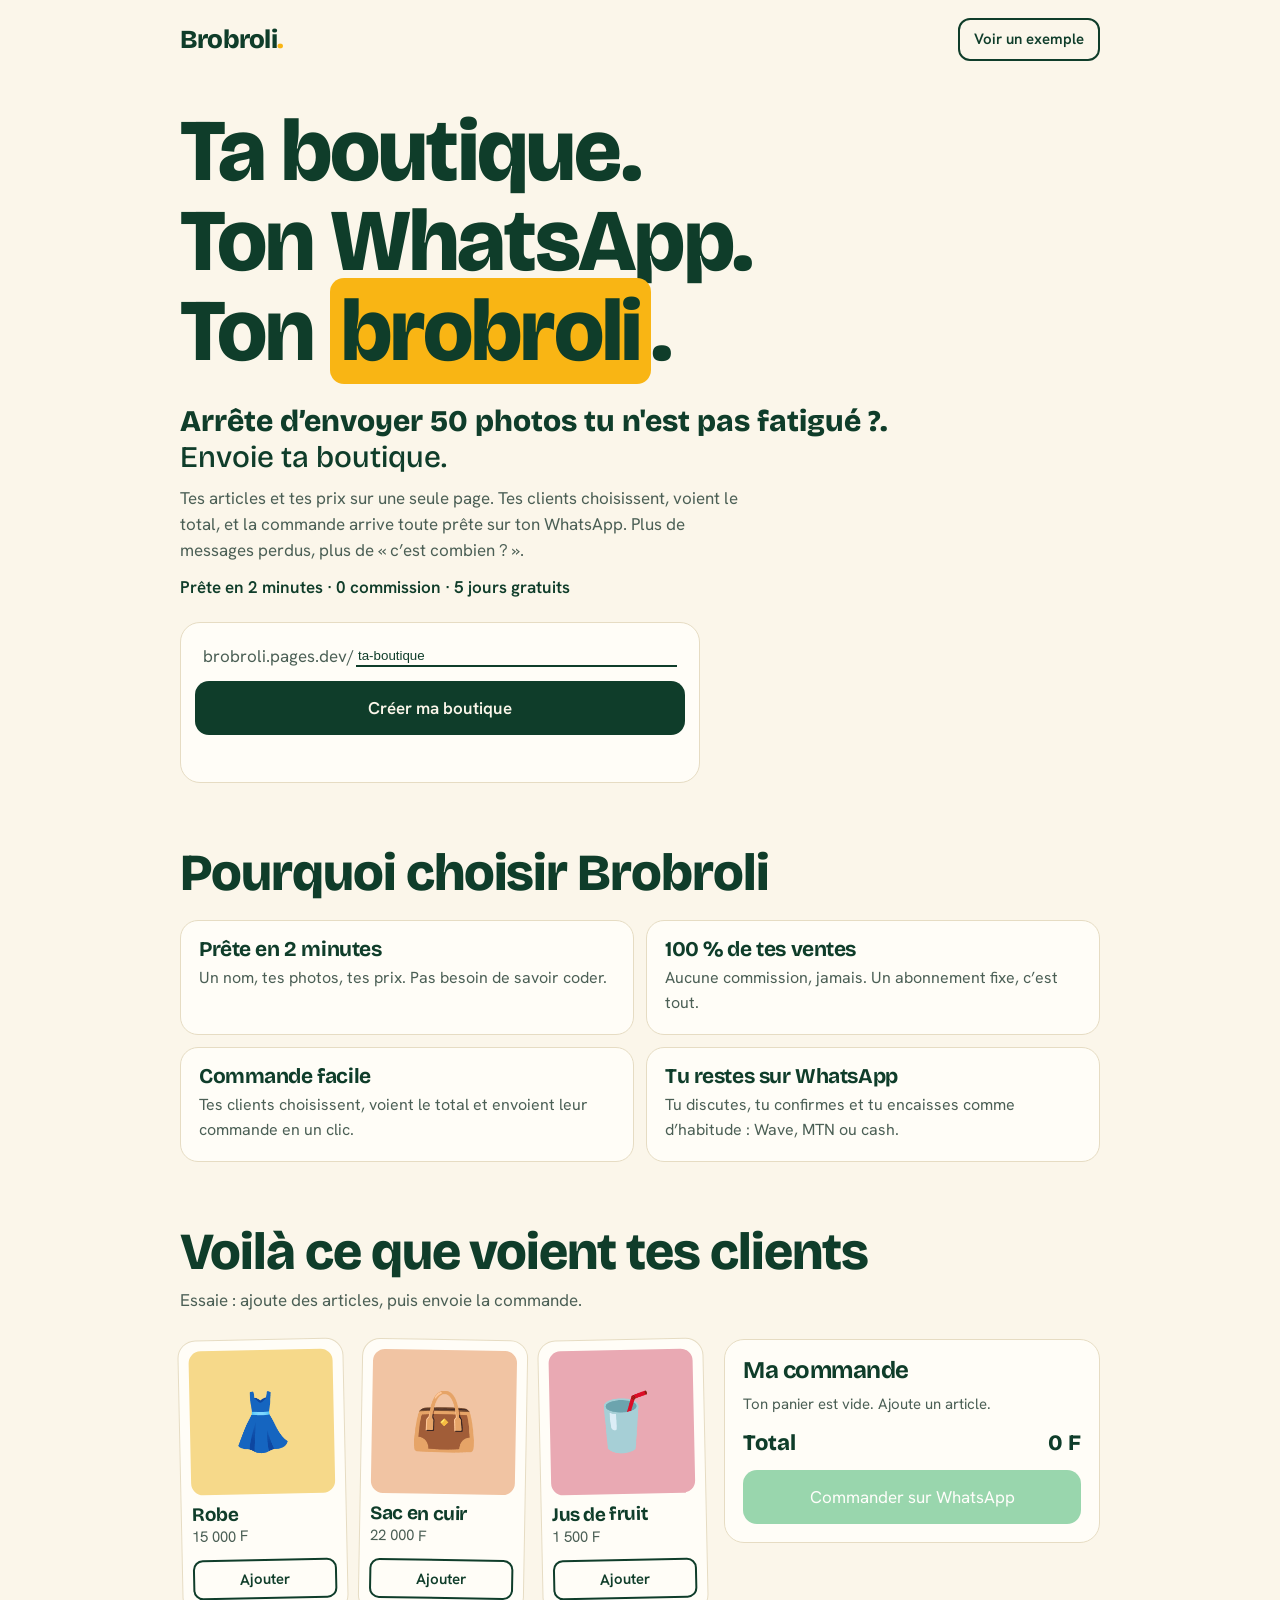
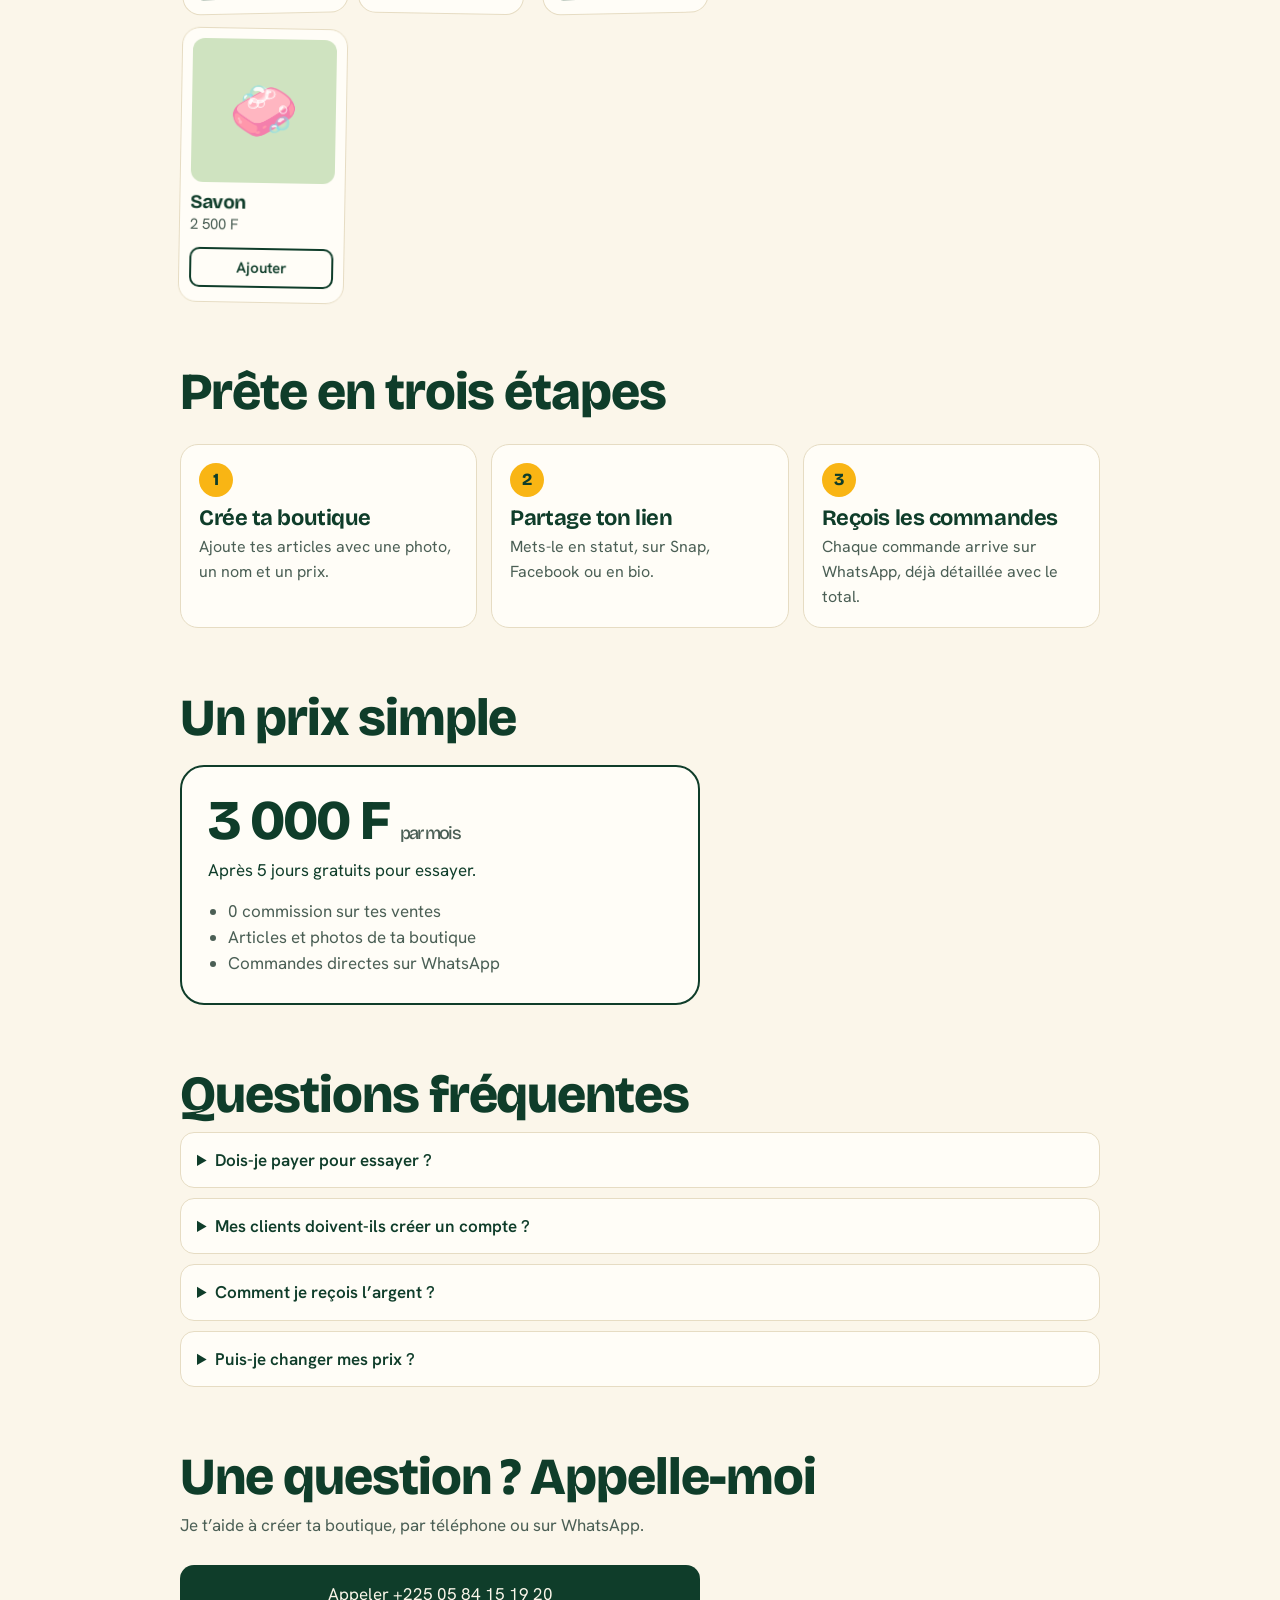
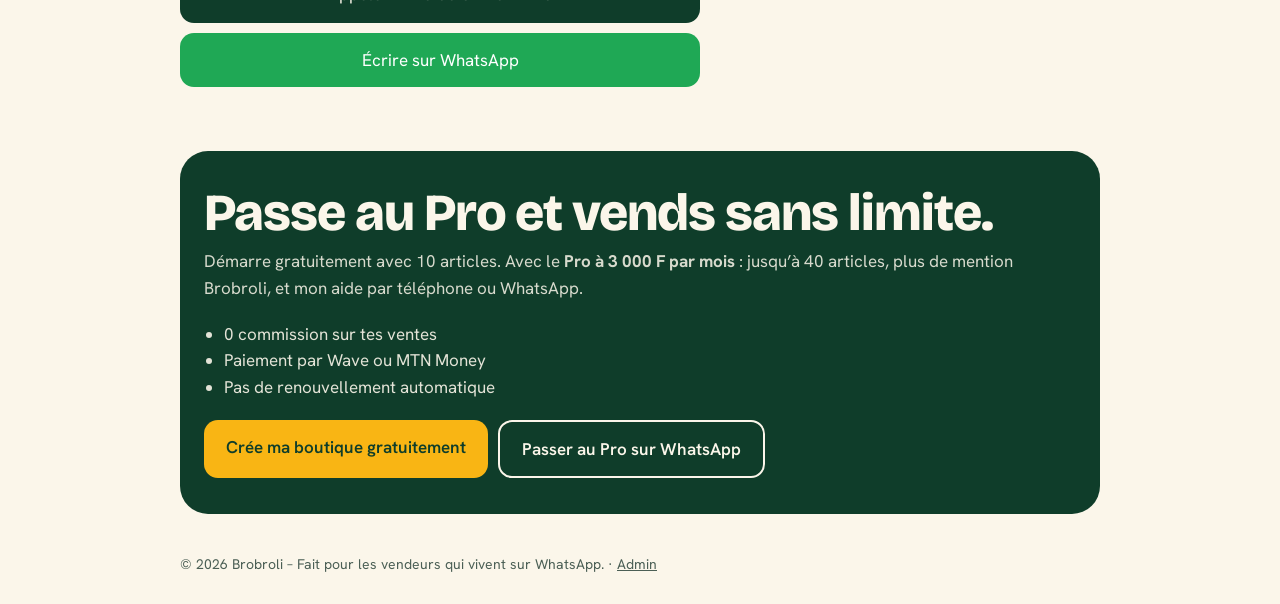
==== index.html @ 4a32fd28 "Update index.html" ====
<!DOCTYPE html>
<html lang="fr">
<head>
<meta charset="utf-8">
<meta name="viewport" content="width=device-width, initial-scale=1, viewport-fit=cover">
<title>Brobroli – Ta boutique sur WhatsApp</title>
<meta name="description" content="Crée ta boutique en 2 minutes, partage un seul lien et reçois les commandes directement sur ton WhatsApp. 5 jours gratuits, 0 commission.">
<link href="https://fonts.googleapis.com/css2?family=Bricolage+Grotesque:wght@500;800&family=Hanken+Grotesk:wght@400;600&display=swap" rel="stylesheet">
<link rel="stylesheet" href="style.css">
  <link rel="stylesheet" href="anim.css">

<style>
.why{display:grid;gap:12px;margin-top:20px}
@media(min-width:760px){.why{grid-template-columns:repeat(2,1fr)}}
.why div{background:var(--card);border:1.5px solid var(--line);border-radius:18px;padding:18px}
.why h3{font-size:21px;margin-bottom:6px}
.why p{margin:0;color:var(--soft);font-size:16px}
.tarif{background:var(--card);border:2px solid var(--ink);border-radius:24px;padding:26px;margin-top:20px;max-width:520px}
.tarif .big{font:800 clamp(40px,10vw,56px)/1 "Bricolage Grotesque",sans-serif;letter-spacing:-.03em}
.tarif .big small{font-size:18px;font-weight:500;color:var(--soft)}
.tarif p{margin:8px 0 0}
.tarif ul{margin:14px 0 0;padding-left:20px;color:var(--soft)}
.faq details{background:var(--card);border:1.5px solid var(--line);border-radius:14px;padding:14px 16px;margin-top:10px}
.faq summary{font-weight:600;cursor:pointer}
.faq summary:focus-visible{outline:3px solid var(--sun);outline-offset:3px;border-radius:6px}
.faq p{margin:8px 0 0;color:var(--soft);font-size:16px}
footer a{color:inherit}
</style>
</head>
<body>
<div class="wrap">
<header><div class="logo">Brobroli<span>.</span></div><a class="pill" href="#demo">Voir un exemple</a></header>

<h1>Ta boutique.<br>Ton WhatsApp.<br>Ton <mark>brobroli</mark>.</h1>
<p class="sub">Arrête d’envoyer 50 photos tu n'est pas fatigué ?.<br><em>Envoie ta boutique.</em></p>
<p class="lead" style="margin-bottom:10px">Tes articles et tes prix sur une seule page. Tes clients choisissent, voient le total, et la commande arrive toute prête sur ton WhatsApp. Plus de messages perdus, plus de « c’est combien ? ».</p>
<p style="font-weight:600;margin:0 0 22px">Prête en 2 minutes · 0 commission · 5 jours gratuits</p>


<div class="claim">
<label for="slug">brobroli.pages.dev/<input id="slug" value="ta-boutique" maxlength="30" autocomplete="off" autocapitalize="none" spellcheck="false"></label>
<button class="go" id="go" type="button">Créer ma boutique</button>
<p class="msg" id="msg" role="status"></p>
</div>

<section>
<h2>Pourquoi choisir Brobroli</h2>
<div class="why">
<div><h3>Prête en 2 minutes</h3><p>Un nom, tes photos, tes prix. Pas besoin de savoir coder.</p></div>
<div><h3>100 % de tes ventes</h3><p>Aucune commission, jamais. Un abonnement fixe, c’est tout.</p></div>
<div><h3>Commande facile</h3><p>Tes clients choisissent, voient le total et envoient leur commande en un clic.</p></div>
<div><h3>Tu restes sur WhatsApp</h3><p>Tu discutes, tu confirmes et tu encaisses comme d’habitude : Wave, MTN ou cash.</p></div>
</div>
</section>

<section id="demo">
<h2>Voilà ce que voient tes clients</h2>
<p class="lead">Essaie : ajoute des articles, puis envoie la commande.</p>
<div class="demo">
<div class="items" id="items"></div>
<aside class="cart"><h3>Ma commande</h3><div id="lines"></div><div class="total"><span>Total</span><span id="total">0 F</span></div>
<a class="order" id="order" aria-disabled="true" href="#" target="_blank" rel="noopener">Commander sur WhatsApp</a></aside>
</div>
</section>

<section>
<h2>Prête en trois étapes</h2>
<ol class="steps">
<li><b>1</b><h3>Crée ta boutique</h3><p>Ajoute tes articles avec une photo, un nom et un prix.</p></li>
<li><b>2</b><h3>Partage ton lien</h3><p>Mets-le en statut, sur Snap, Facebook ou en bio.</p></li>
<li><b>3</b><h3>Reçois les commandes</h3><p>Chaque commande arrive sur WhatsApp, déjà détaillée avec le total.</p></li>
</ol>
</section>

<section>
<h2>Un prix simple</h2>
<div class="tarif">
<div class="big">3 000 F <small>par mois</small></div>
<p>Après 5 jours gratuits pour essayer.</p>
<ul>
<li>0 commission sur tes ventes</li>
<li>Articles et photos de ta boutique</li>
<li>Commandes directes sur WhatsApp</li>
</ul>
</div>
</section>

<section class="faq">
<h2>Questions fréquentes</h2>
<details><summary>Dois-je payer pour essayer ?</summary><p>Non, les 5 premiers jours sont gratuits.</p></details>
<details><summary>Mes clients doivent-ils créer un compte ?</summary><p>Non, ils ouvrent ton lien et commandent.</p></details>
<details><summary>Comment je reçois l’argent ?</summary><p>Directement de ton client, par Wave, MTN ou en main propre. Brobroli ne touche pas à ton argent.</p></details>
<details><summary>Puis-je changer mes prix ?</summary><p>Écris-nous sur WhatsApp et nous modifions ta boutique avec toi.</p></details>
</section>

 <section>
<h2>Une question ? Appelle-moi</h2>
<p class="lead">Je t’aide à créer ta boutique, par téléphone ou sur WhatsApp.</p>
<div style="display:grid;gap:10px;max-width:520px;margin-top:16px">
<a class="go" href="tel:+2250584151920" style="display:block;text-align:center;text-decoration:none">Appeler +225 05 84 15 19 20</a>
<a class="order" href="https://wa.me/2250584151920?text=Bonjour%2C%20j%E2%80%99ai%20une%20question%20sur%20Brobroli" target="_blank" rel="noopener">Écrire sur WhatsApp</a>
</div>
</section>
  
<div class="final">
<h2>Passe au Pro et vends sans limite.</h2>
<p>Démarre gratuitement avec 10 articles. Avec le <b>Pro à 3 000 F par mois</b> : jusqu’à 40 articles, plus de mention Brobroli, et mon aide par téléphone ou WhatsApp.</p>
<ul style="margin:0 0 20px;padding-left:20px;opacity:.9">
<li>0 commission sur tes ventes</li>
<li>Paiement par Wave ou MTN Money</li>
<li>Pas de renouvellement automatique</li>
</ul>
<div style="display:flex;gap:10px;flex-wrap:wrap">
<a href="create.html" id="cta">Crée ma boutique gratuitement</a>
<a href="https://wa.me/2250584151920?text=Bonjour%2C%20je%20veux%20passer%20au%20Pro%20sur%20Brobroli" target="_blank" rel="noopener" style="background:transparent;color:inherit;border:2px solid currentColor">Passer au Pro sur WhatsApp</a>
</div>
</div>
  
<footer>© 2026 Brobroli – Fait pour les vendeurs qui vivent sur WhatsApp. · <a href="admin.html">Admin</a></footer>
</div>

<script src="script.js"></script>
</body>
</html>
---- style.css ----
:root{--bg:#fbf6ea;--ink:#0f3d2a;--soft:#4b5f55;--card:#fffdf7;--line:#e6dcc3;--sun:#f9b514;--wa:#1fa855;box-sizing:border-box;padding-top:env(safe-area-inset-top,0px);padding-bottom:env(safe-area-inset-bottom,0px)}
@media (prefers-color-scheme:dark){:root:not([data-theme="light"]){--bg:#0c1f17;--ink:#f4ecd6;--soft:#a9b9ae;--card:#133024;--line:#24473a}}
:root[data-theme="dark"]{--bg:#0c1f17;--ink:#f4ecd6;--soft:#a9b9ae;--card:#133024;--line:#24473a}
html{scroll-padding-top:env(safe-area-inset-top,0px)}
*,*::before,*::after{box-sizing:border-box}
body{margin:0;background:var(--bg);color:var(--ink);font:400 17px/1.55 "Hanken Grotesk",system-ui,sans-serif;overflow-x:hidden}
h1,h2,h3{font-family:"Bricolage Grotesque",system-ui,sans-serif;line-height:1.02;margin:0;letter-spacing:-.02em}
.wrap{max-width:960px;margin:0 auto;padding:0 20px}
header{display:flex;justify-content:space-between;align-items:center;padding:18px 0}
.logo{font:800 26px "Bricolage Grotesque",sans-serif;letter-spacing:-.03em}
.logo span{color:var(--sun)}
header a.pill{border:2px solid var(--ink);border-radius:12px;padding:8px 14px;font-weight:600;text-decoration:none;color:var(--ink);font-size:15px}
h1{font-size:clamp(44px,12vw,88px);font-weight:800;margin-top:28px}
mark{background:var(--sun);color:#0f3d2a;border-radius:14px;padding:0 .12em}
.sub{font:800 clamp(22px,5vw,30px)/1.2 "Bricolage Grotesque",sans-serif;margin:26px 0 10px}
.sub em{font-style:normal;font-weight:500}
.lead{color:var(--soft);max-width:34em;margin:0 0 26px}
.claim{background:var(--card);border:1.5px solid var(--line);border-radius:20px;padding:14px;max-width:520px}
.claim label{display:flex;align-items:center;gap:2px;padding:6px 8px 12px;font-size:17px;color:var(--soft);flex-wrap:wrap}
.claim input{flex:1;min-width:120px;border:0;border-bottom:2px solid var(--ink);background:transparent;color:var(--ink);font:600 17px inherit;padding:2px 2px;outline:none}
.claim input:focus-visible{border-bottom-color:var(--sun)}
button,.btn{cursor:pointer;font:600 17px "Hanken Grotesk",sans-serif}
.go{width:100%;background:var(--ink);color:var(--bg);border:0;border-radius:14px;padding:16px}
.go:focus-visible,.add:focus-visible,.order:focus-visible{outline:3px solid var(--sun);outline-offset:2px}
.msg{margin:10px 8px 0;font-size:15px;color:var(--soft);min-height:1.5em}
section{padding:64px 0 0}
h2{font-size:clamp(32px,8vw,52px);font-weight:800;margin-bottom:8px}
.demo{display:grid;gap:18px;margin-top:24px}
@media(min-width:760px){.demo{grid-template-columns:1.4fr 1fr;align-items:start}}
.items{display:grid;grid-template-columns:repeat(auto-fill,minmax(150px,1fr));gap:14px}
.item{background:var(--card);border:1.5px solid var(--line);border-radius:18px;padding:10px 10px 14px}
.item:nth-child(odd){transform:rotate(-1.2deg)}.item:nth-child(even){transform:rotate(1deg)}
.ph{aspect-ratio:1;border-radius:12px;display:grid;place-items:center;font-size:56px;margin-bottom:10px}
.item h3{font-size:19px}
.price{color:var(--soft);font-size:15px;margin:2px 0 10px}
.add{width:100%;border:2px solid var(--ink);background:transparent;color:var(--ink);border-radius:10px;padding:8px;font-size:15px}
.cart{background:var(--card);border:1.5px solid var(--line);border-radius:20px;padding:18px;position:sticky;top:12px}
.cart h3{font-size:24px;margin-bottom:10px}
.row{display:flex;justify-content:space-between;align-items:center;gap:8px;padding:8px 0;border-bottom:1px dashed var(--line);font-size:16px}
.row button{border:1.5px solid var(--ink);background:transparent;color:var(--ink);border-radius:8px;width:28px;height:28px;font-size:16px;line-height:1;padding:0}
.qty{display:flex;align-items:center;gap:8px}
.total{display:flex;justify-content:space-between;font:800 22px "Bricolage Grotesque",sans-serif;margin:14px 0}
.empty{color:var(--soft);font-size:15px;margin:0 0 6px}
.order{display:block;width:100%;text-align:center;background:var(--wa);color:#fff;border:0;border-radius:14px;padding:14px;text-decoration:none}
.order[aria-disabled="true"]{opacity:.45;pointer-events:none}
.steps{list-style:none;padding:0;margin:24px 0 0;display:grid;gap:14px}
@media(min-width:760px){.steps{grid-template-columns:repeat(3,1fr)}}
.steps li{background:var(--card);border:1.5px solid var(--line);border-radius:18px;padding:18px}
.steps b{display:inline-grid;place-items:center;width:34px;height:34px;border-radius:50%;background:var(--sun);color:#0f3d2a;font:800 17px "Bricolage Grotesque",sans-serif;margin-bottom:10px}
.steps h3{font-size:22px;margin-bottom:6px}.steps p{margin:0;color:var(--soft);font-size:16px}
.final{margin:64px 0 40px;background:var(--ink);color:var(--bg);border-radius:28px;padding:36px 24px}
.final h2{color:var(--bg)}
.final p{margin:8px 0 20px;opacity:.85}
.final a{display:inline-block;background:var(--sun);color:#0f3d2a;text-decoration:none;border-radius:14px;padding:14px 22px;font-weight:600}
footer{padding:0 0 28px;color:var(--soft);font-size:14px}
---- anim.css ----
@media (prefers-reduced-motion: no-preference) {
  h1 { animation: rise .8s ease both; }
  .sub { animation: rise .8s .15s ease both; }
  .wrap > .lead { animation: rise .8s .3s ease both; }
  mark {
    background-color: transparent;
    background-image: linear-gradient(var(--sun), var(--sun));
    background-repeat: no-repeat;
    background-size: 0 100%;
    animation: hl .9s .7s ease forwards;
  }
  @keyframes rise { from { opacity: 0; transform: translateY(24px); } to { opacity: 1; transform: none; } }
  @keyframes hl { to { background-size: 100% 100%; } }

  .rv { opacity: 0; transform: translateY(26px); transition: opacity .6s ease, transform .35s ease; transition-delay: var(--d, 0s); }
  .rv.in { opacity: 1; transform: none; }
  .why .rv.in:hover, .steps .rv.in:hover, .tarif.rv.in:hover { transform: translateY(-5px); }
  .steps .rv.in b { animation: pop .5s .2s both; }
  @keyframes pop { from { transform: scale(.4); opacity: 0; } 70% { transform: scale(1.15); } to { transform: scale(1); opacity: 1; } }

  .item { animation: float 5s ease-in-out infinite; }
  .item:nth-child(2) { animation-delay: -1.3s; }
  .item:nth-child(3) { animation-delay: -2.6s; }
  .item:nth-child(4) { animation-delay: -3.9s; }
  @keyframes float { 50% { translate: 0 -6px; } }
  .row { animation: rise .3s ease both; }

  .go, .final a, .pill, .order { transition: transform .2s ease, box-shadow .2s ease; }
  .go:hover, .final a:hover, .order:hover { transform: translateY(-2px); box-shadow: 0 8px 20px rgba(15, 61, 42, .25); }
  .go:active, .final a:active, .order:active { transform: scale(.97); }
  .final a { animation: pulse 2.4s infinite; }
  @keyframes pulse {
    0% { box-shadow: 0 0 0 0 rgba(249, 181, 20, .55); }
    70% { box-shadow: 0 0 0 14px rgba(249, 181, 20, 0); }
    100% { box-shadow: 0 0 0 0 rgba(249, 181, 20, 0); }
  }
}
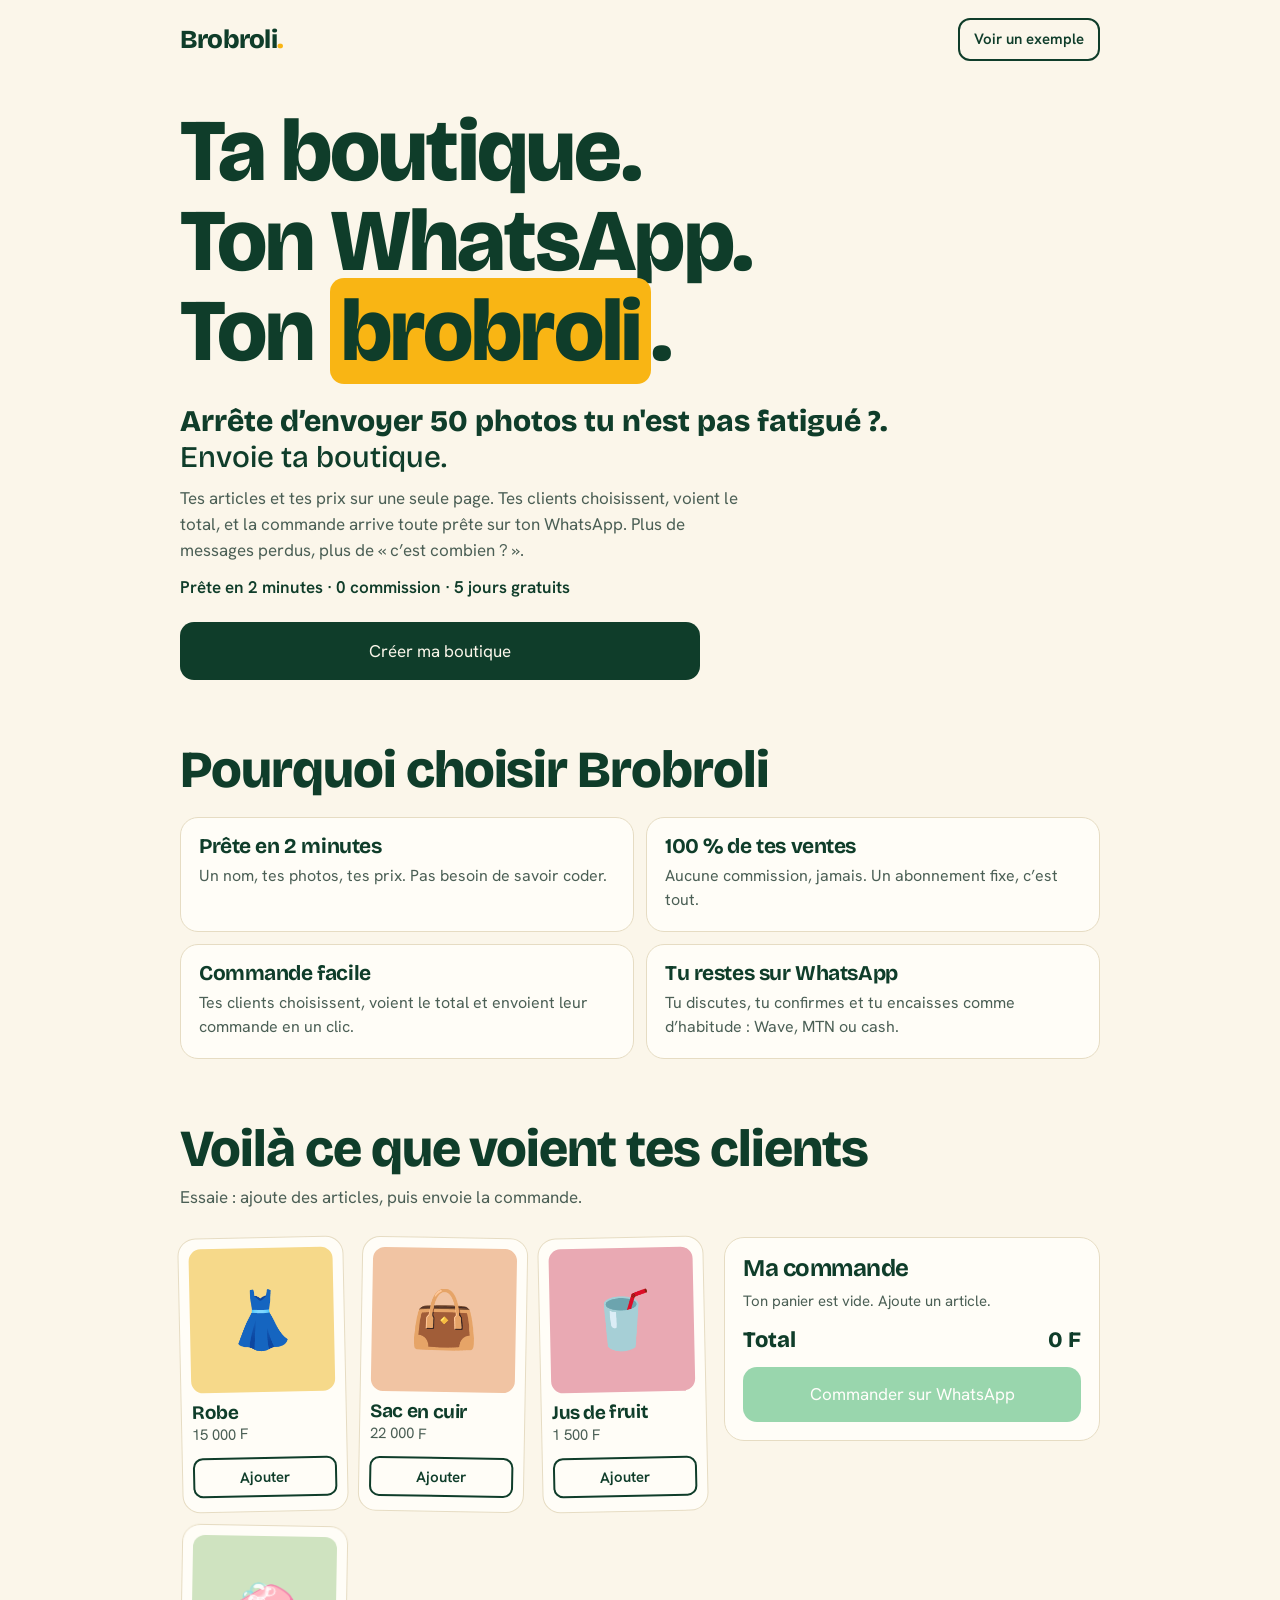
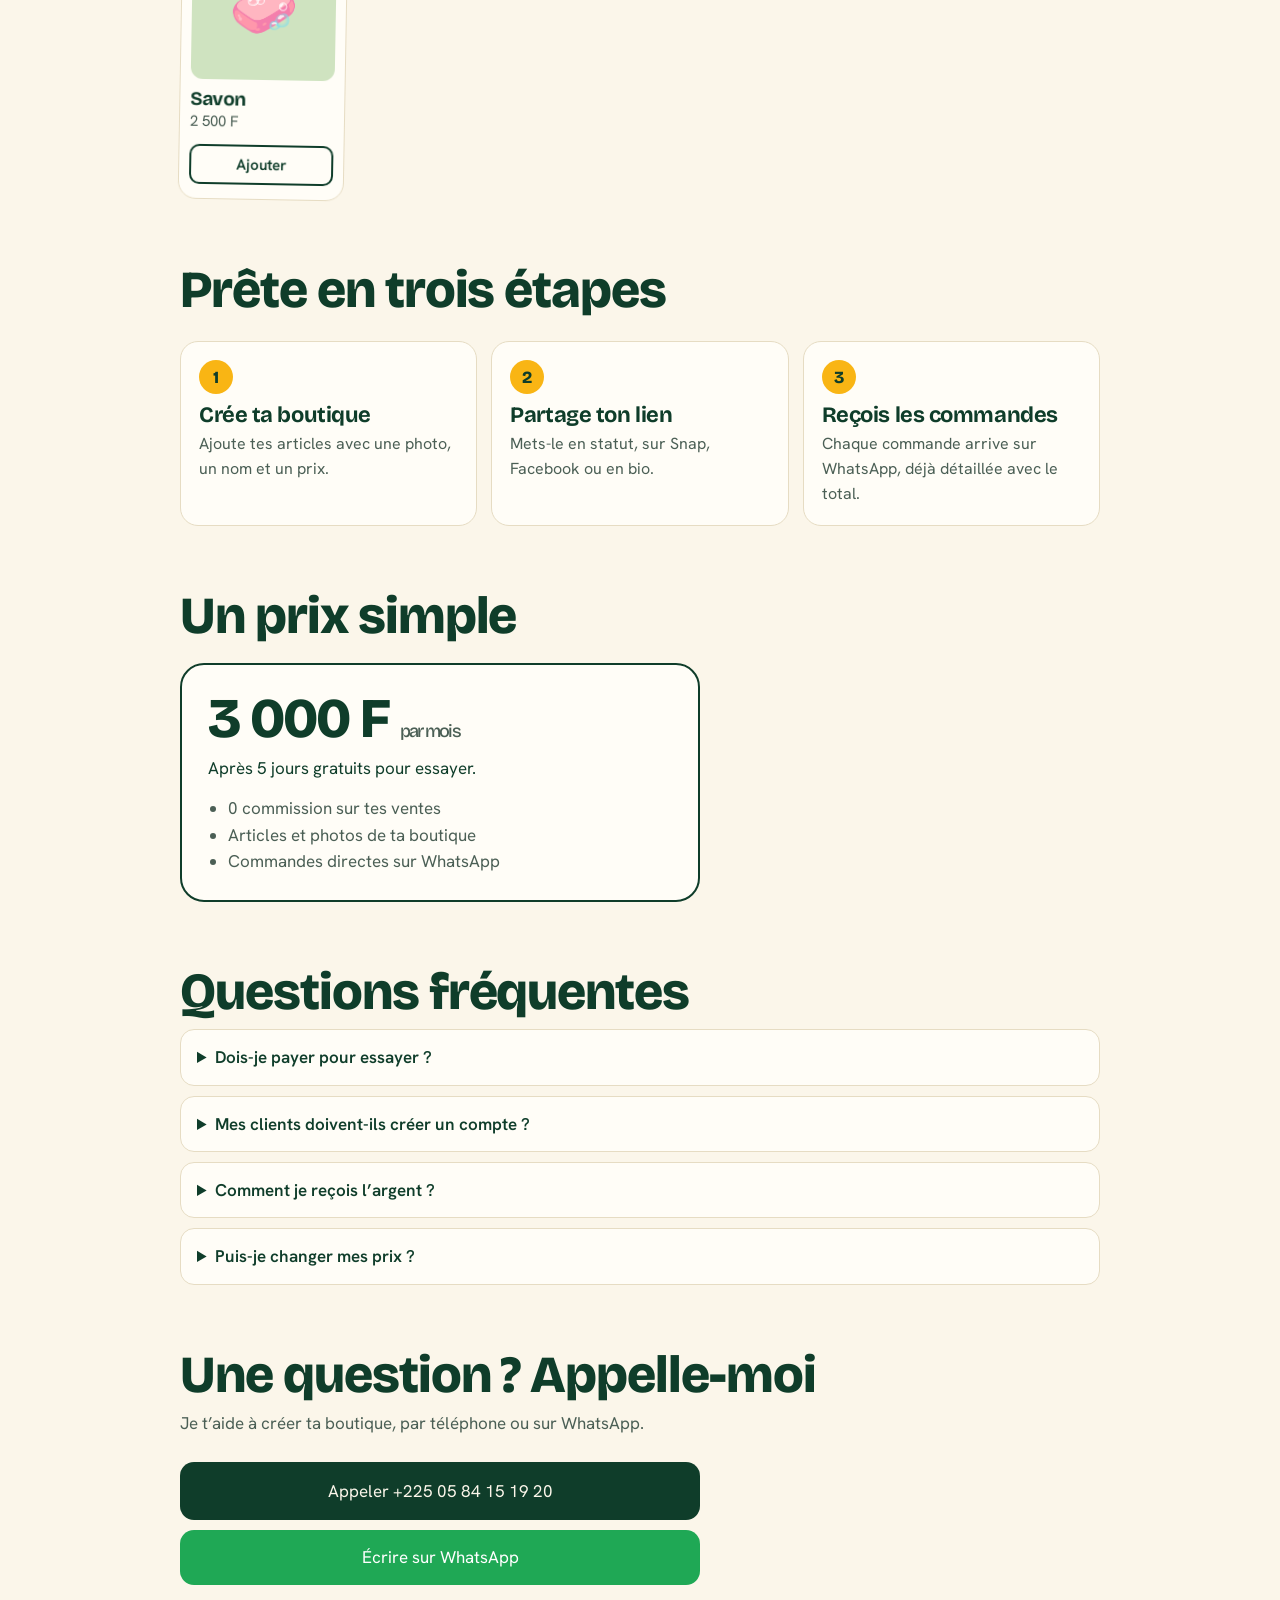
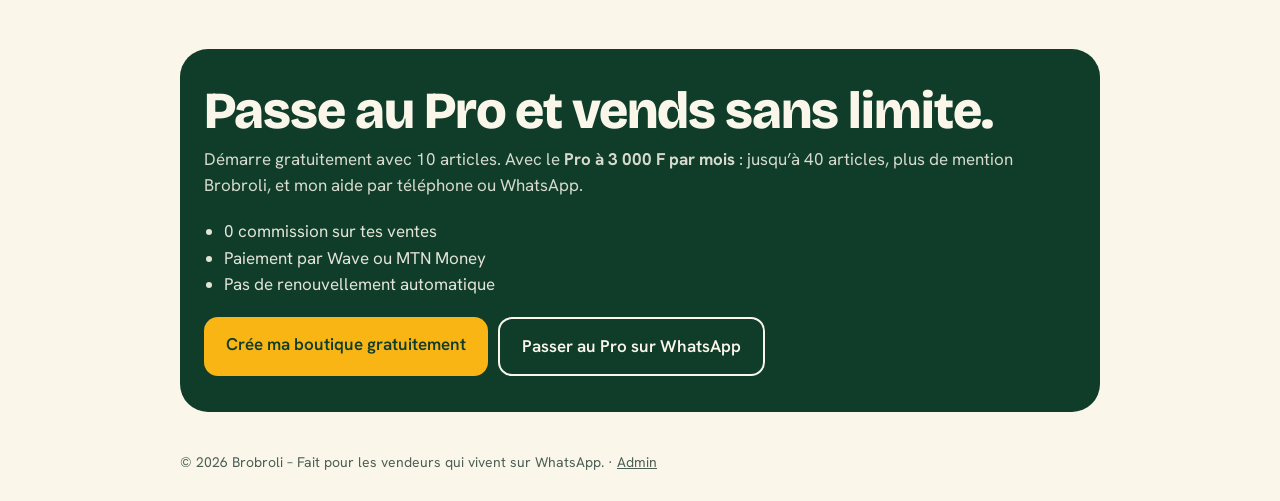
==== commit f5866a07: "Update index.html" ====
--- a/index.html
+++ b/index.html
@@ -37,7 +37,9 @@
 <p style="font-weight:600;margin:0 0 22px">Prête en 2 minutes · 0 commission · 5 jours gratuits</p>
 
 
-<div class="claim">
+<a class="go" href="create.html" style="display:block;text-align:center;text-decoration:none;max-width:520px">Créer ma boutique</a>
+<div class="claim" hidden>
+
 <label for="slug">brobroli.pages.dev/<input id="slug" value="ta-boutique" maxlength="30" autocomplete="off" autocapitalize="none" spellcheck="false"></label>
 <button class="go" id="go" type="button">Créer ma boutique</button>
 <p class="msg" id="msg" role="status"></p>
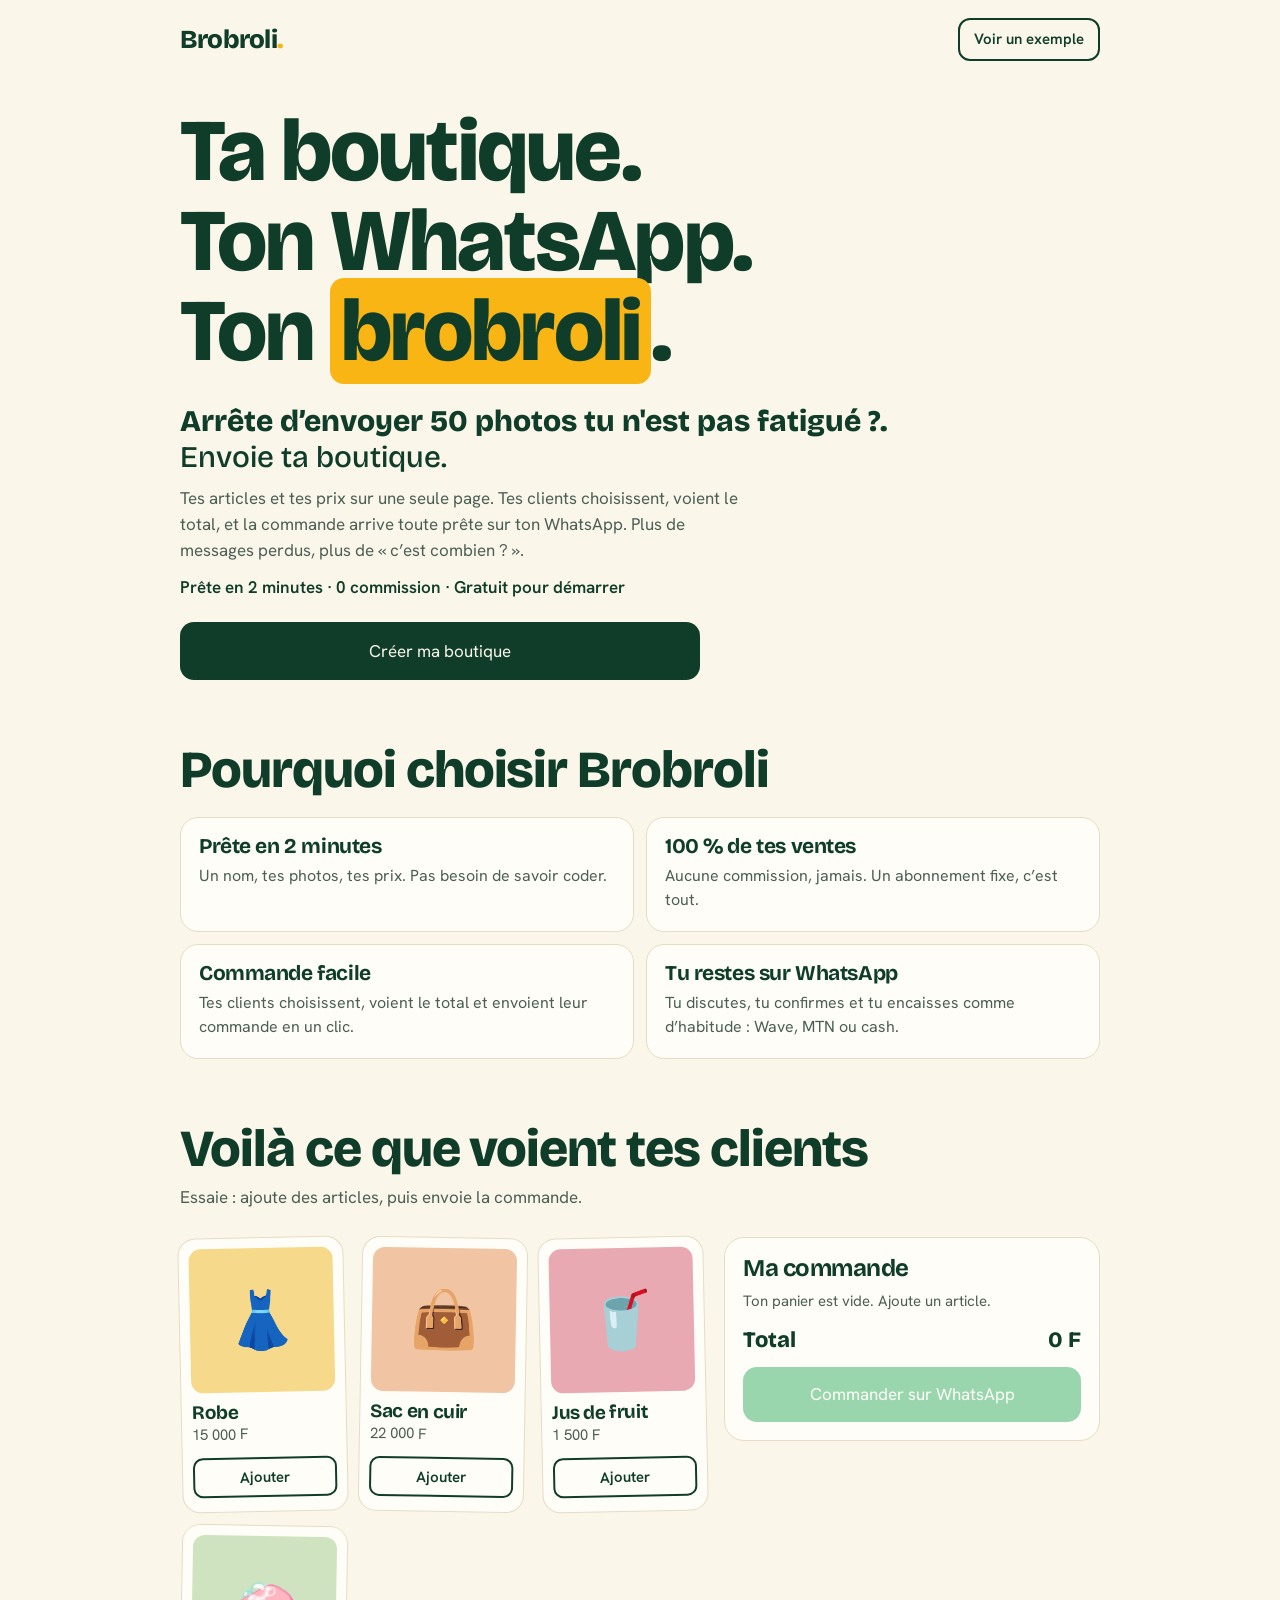
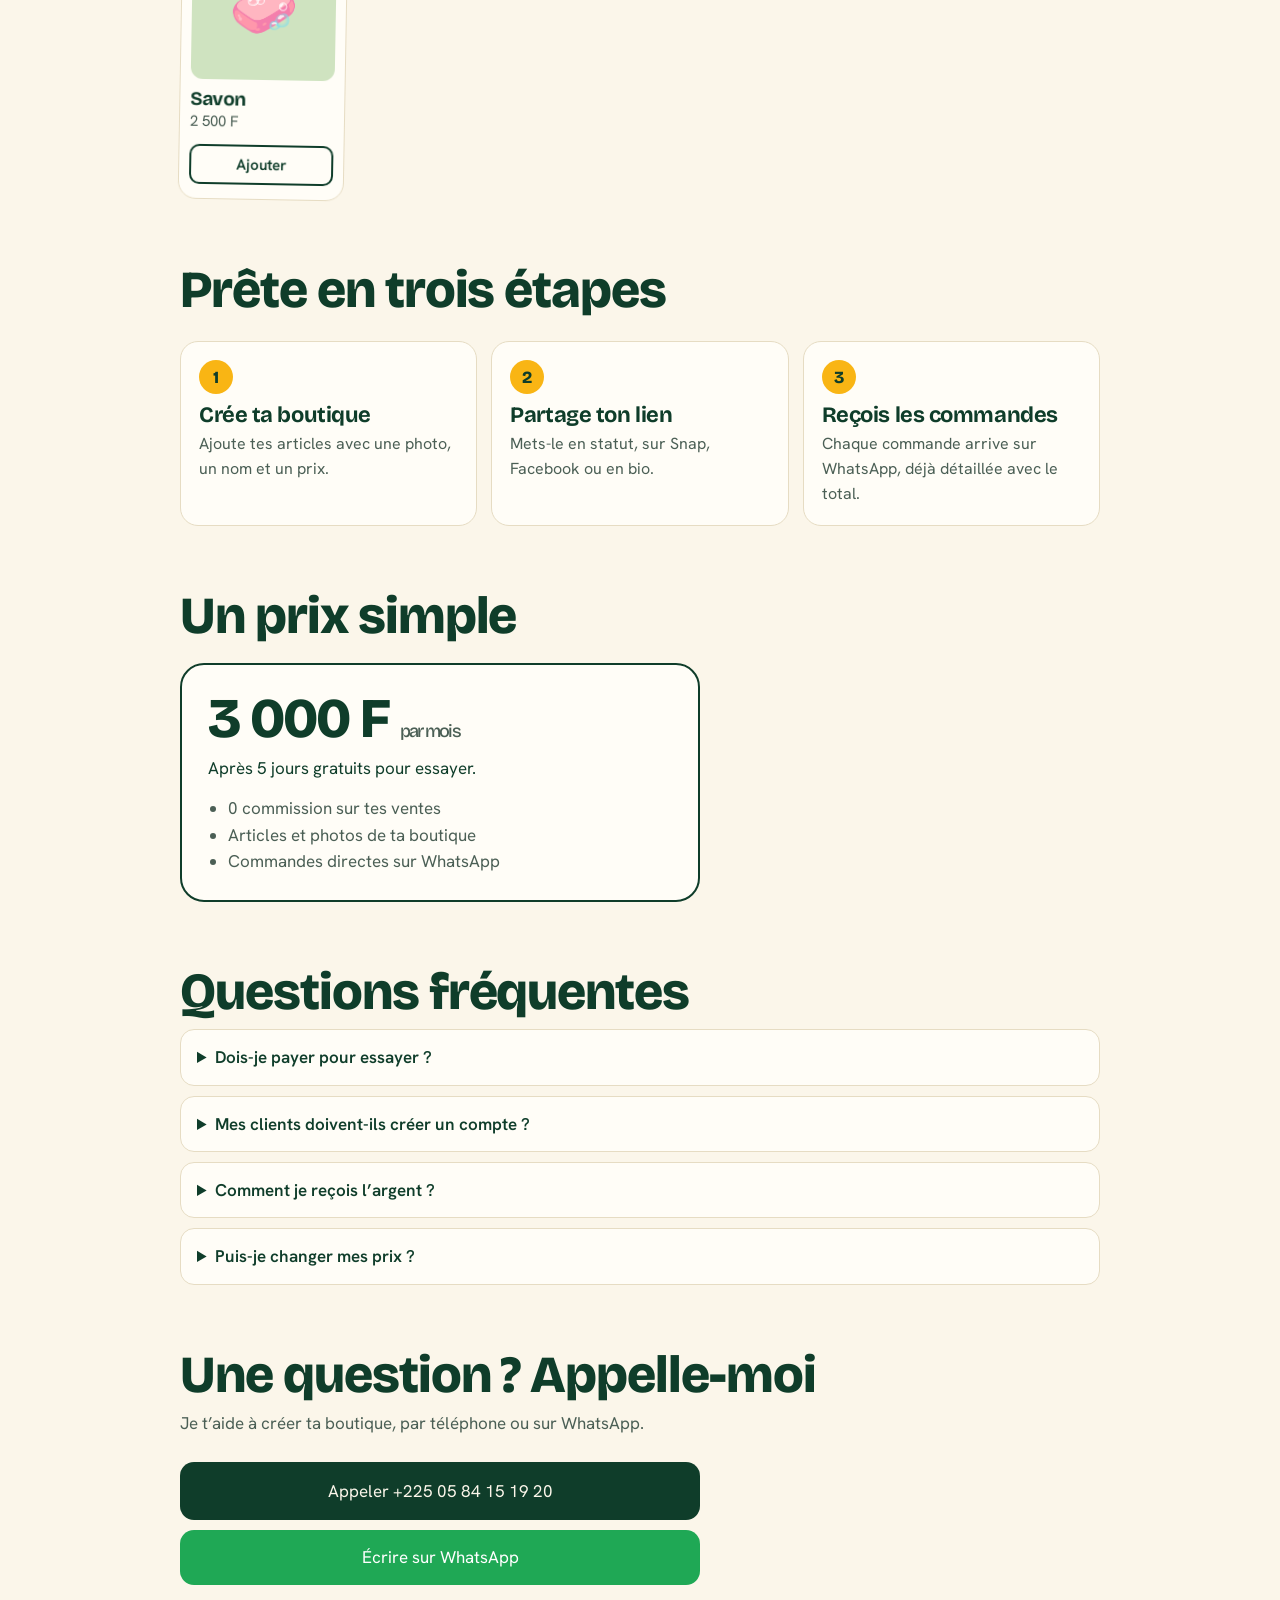
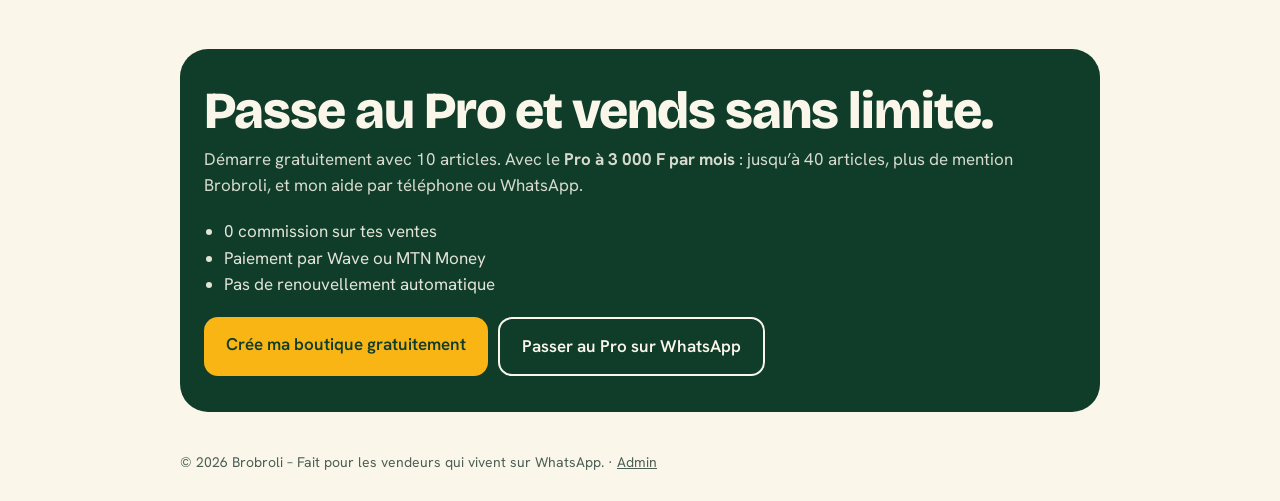
==== commit 0dc05d15: "Update index.html" ====
--- a/index.html
+++ b/index.html
@@ -30,11 +30,12 @@
 <body>
 <div class="wrap">
 <header><div class="logo">Brobroli<span>.</span></div><a class="pill" href="#demo">Voir un exemple</a></header>
-
+  
+<div id="mine" style="margin-top:8px"></div>
 <h1>Ta boutique.<br>Ton WhatsApp.<br>Ton <mark>brobroli</mark>.</h1>
 <p class="sub">Arrête d’envoyer 50 photos tu n'est pas fatigué ?.<br><em>Envoie ta boutique.</em></p>
 <p class="lead" style="margin-bottom:10px">Tes articles et tes prix sur une seule page. Tes clients choisissent, voient le total, et la commande arrive toute prête sur ton WhatsApp. Plus de messages perdus, plus de « c’est combien ? ».</p>
-<p style="font-weight:600;margin:0 0 22px">Prête en 2 minutes · 0 commission · 5 jours gratuits</p>
+<p style="font-weight:600;margin:0 0 22px">Prête en 2 minutes · 0 commission · Gratuit pour démarrer</p>
 
 
 <a class="go" href="create.html" style="display:block;text-align:center;text-decoration:none;max-width:520px">Créer ma boutique</a>
@@ -121,6 +122,54 @@
 <footer>© 2026 Brobroli – Fait pour les vendeurs qui vivent sur WhatsApp. · <a href="admin.html">Admin</a></footer>
 </div>
 
-<script src="script.js"></script>
+<script src="script.js"></script> 
+<script>
+(function () {
+  try }
+  
+    var list = JSON.parse(localStorage.getItem("brobroli:mine") || "[]"), box = document.getElementById("mine");
+  list = list.filter(function (s) { return s.slug !== "market-of-man"; });
+localStorage.setItem("brobroli:mine", JSON.stringify(list));
+
+    if (!box || !list.length) return;
+
+    var toggle = document.createElement("a");
+    toggle.href = "#";
+    toggle.textContent = "Retrouver le lien de ma boutique";
+    toggle.style.cssText = "display:inline-block;font-size:15px;font-weight:600;color:inherit;text-decoration:underline;margin:0 0 14px";
+
+    var wrap = document.createElement("div");
+    wrap.style.display = "none";
+
+    toggle.onclick = function (e) {
+      e.preventDefault();
+      var open = wrap.style.display === "none";
+      wrap.style.display = open ? "block" : "none";
+      toggle.textContent = open ? "Masquer le lien" : "Retrouver le lien de ma boutique";
+    };
+
+    list.slice(-3).reverse().forEach(function (s) {
+      var d = document.createElement("div");
+      d.style.cssText = "background:var(--card);border:1.5px dashed var(--line);border-radius:14px;padding:12px 14px;margin:0 0 14px";
+      var t = document.createElement("b"); t.textContent = "Ta boutique « " + s.name + " »";
+      var fixed = location.origin + "/s/" + s.slug;
+var a = document.createElement("a"); a.href = fixed; a.textContent = fixed;
+
+      a.style.cssText = "display:block;word-break:break-all;color:inherit;font-weight:600;margin:6px 0";
+      var b = document.createElement("button"); b.type = "button"; b.className = "add"; b.textContent = "Copier le lien";
+      b.onclick = function () {
+        (navigator.clipboard ? navigator.clipboard.writeText(fixed) : Promise.reject()).then(function () { b.textContent = "Lien copié"; }, function () { b.textContent = "Copie le lien ci-dessus"; });
+      };
+      d.appendChild(t); d.appendChild(a); d.appendChild(b); wrap.appendChild(d);
+    });
+
+    box.appendChild(toggle);
+    box.appendChild(wrap);
+  } catch (e) {}
+})();
+</script>
+
+
+
 </body>
 </html>
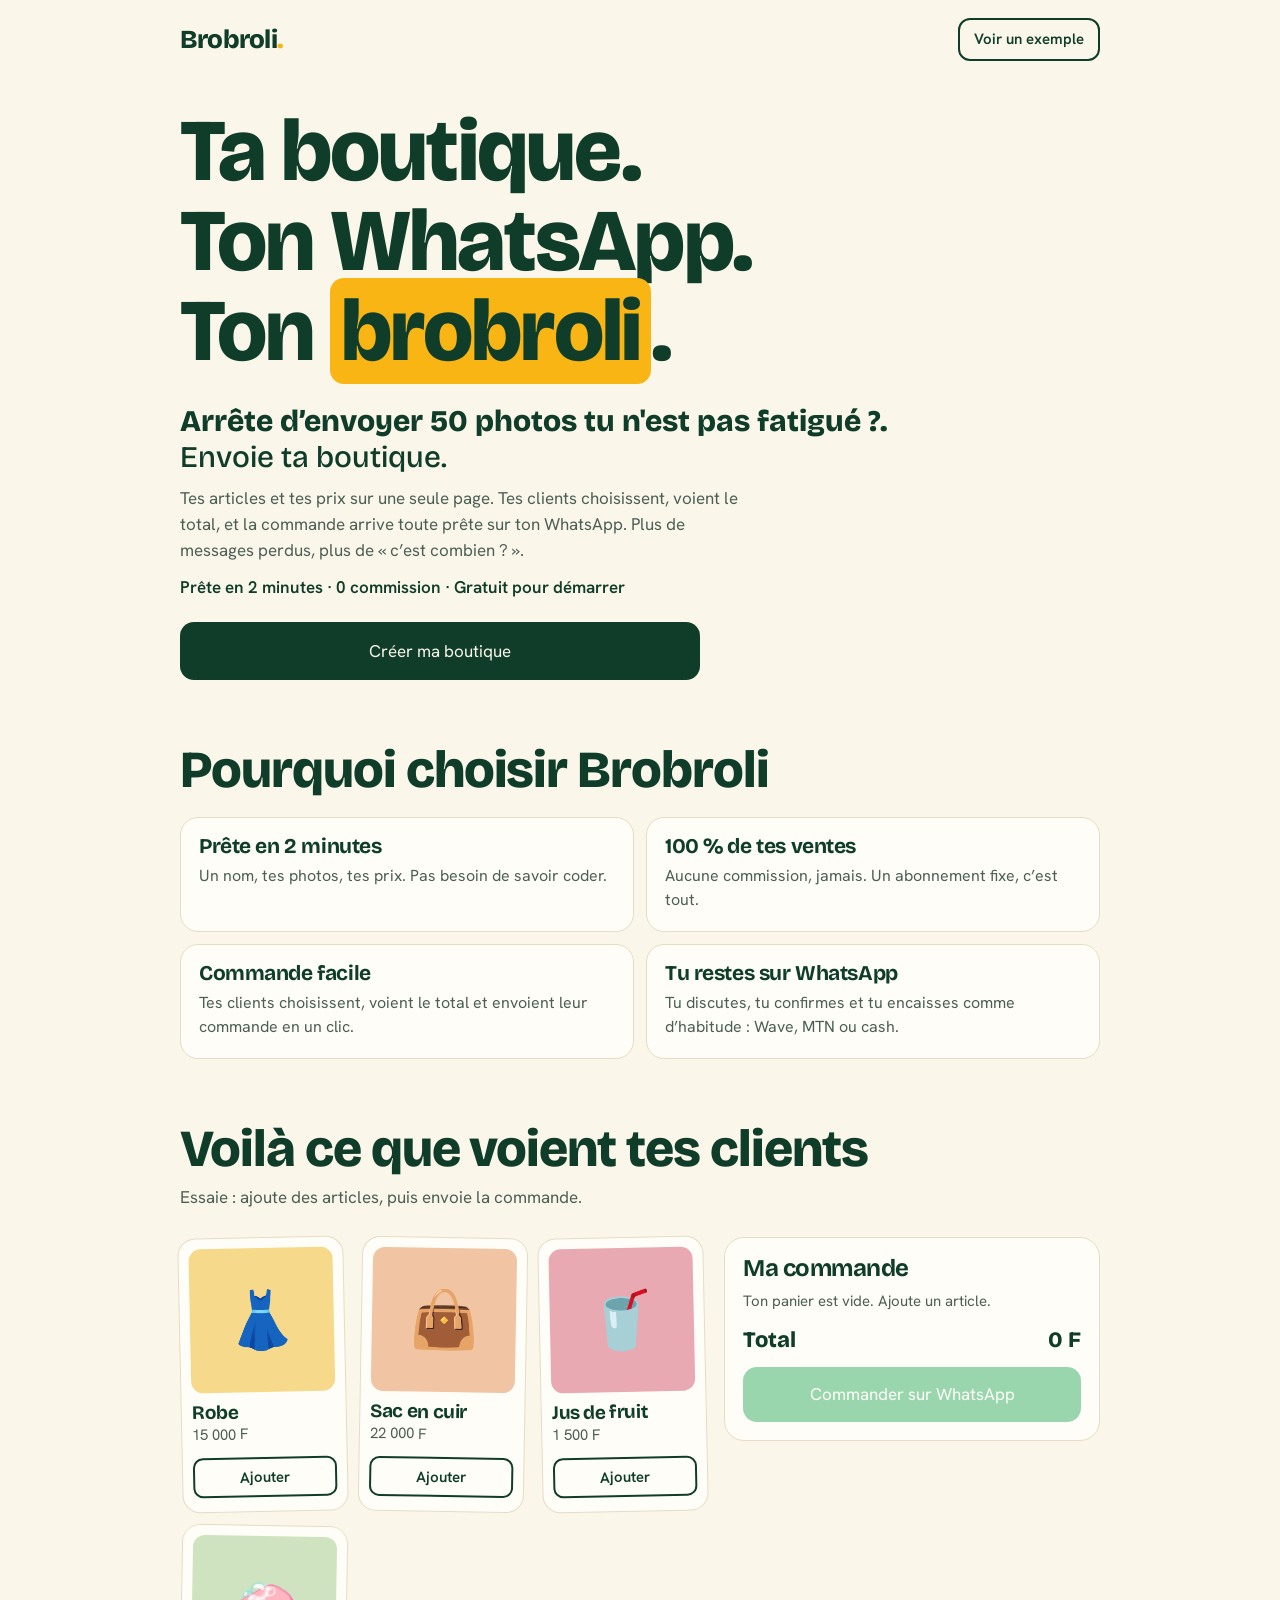
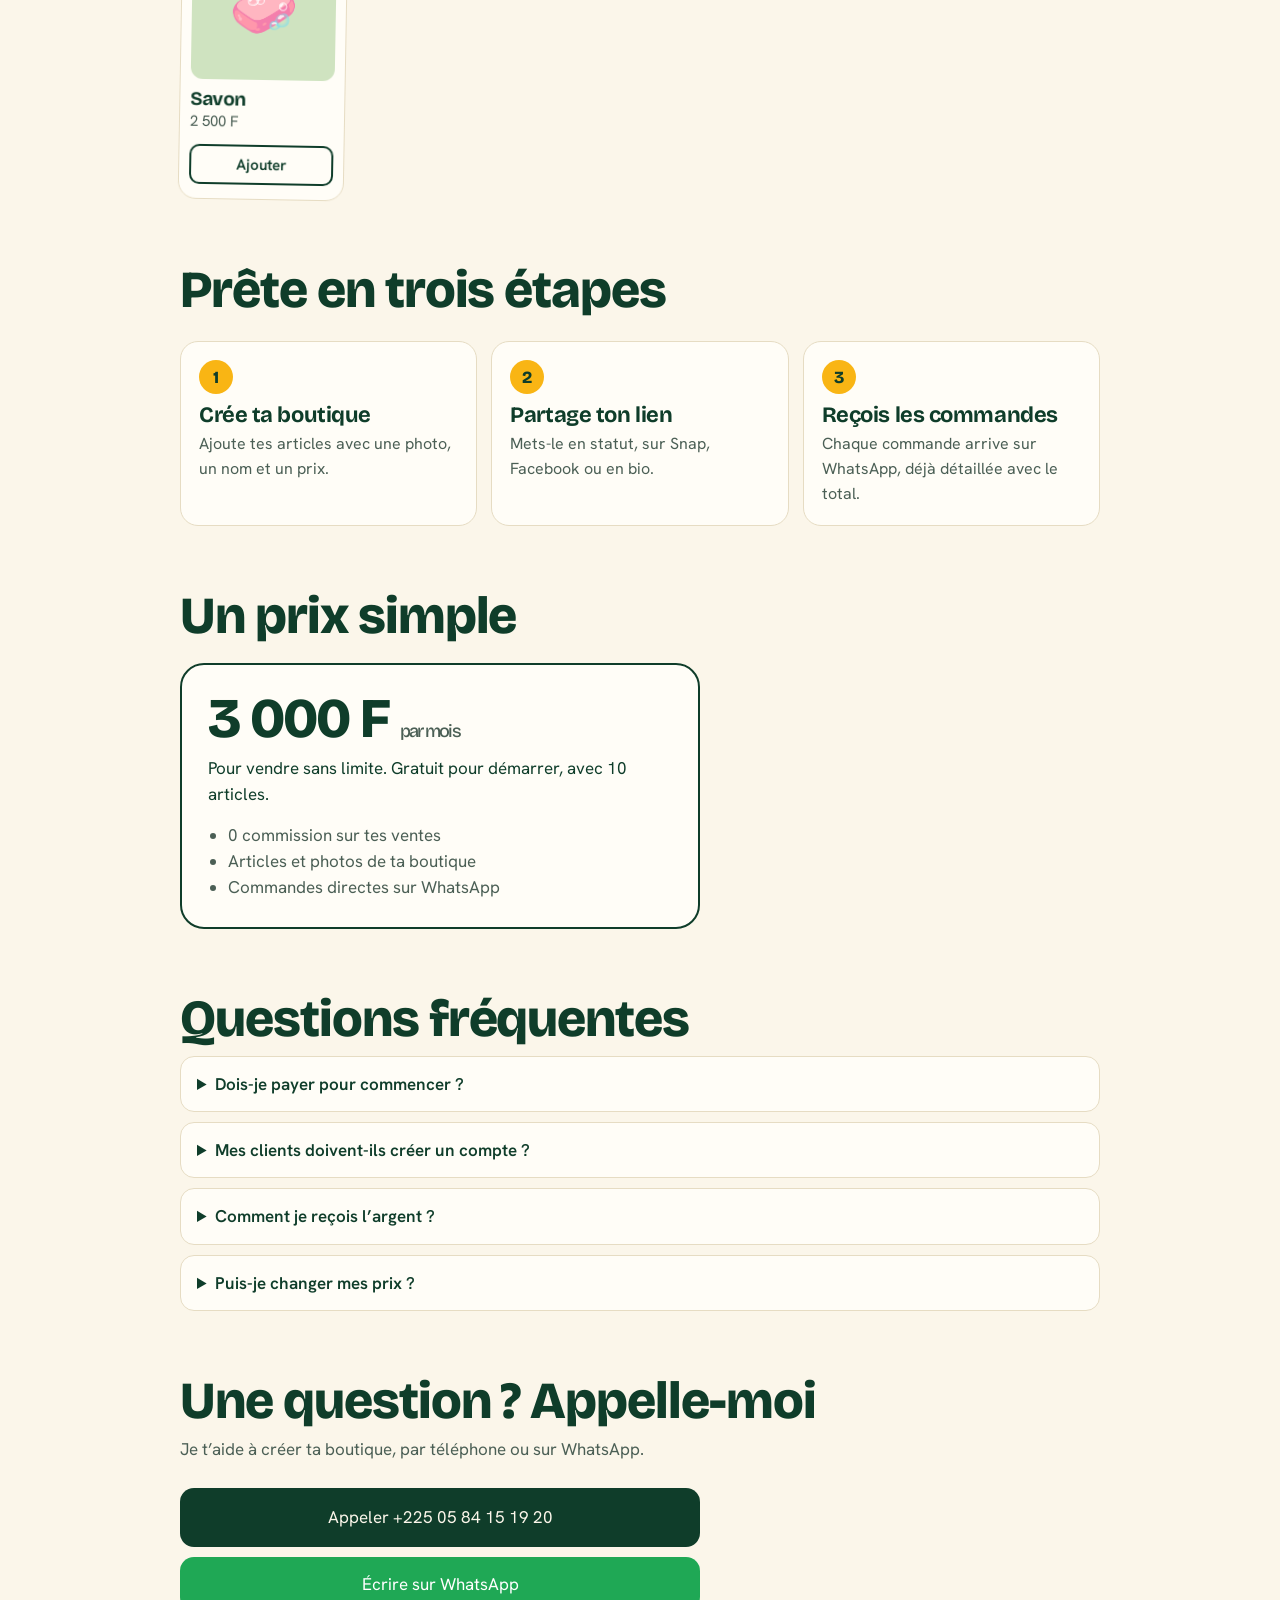
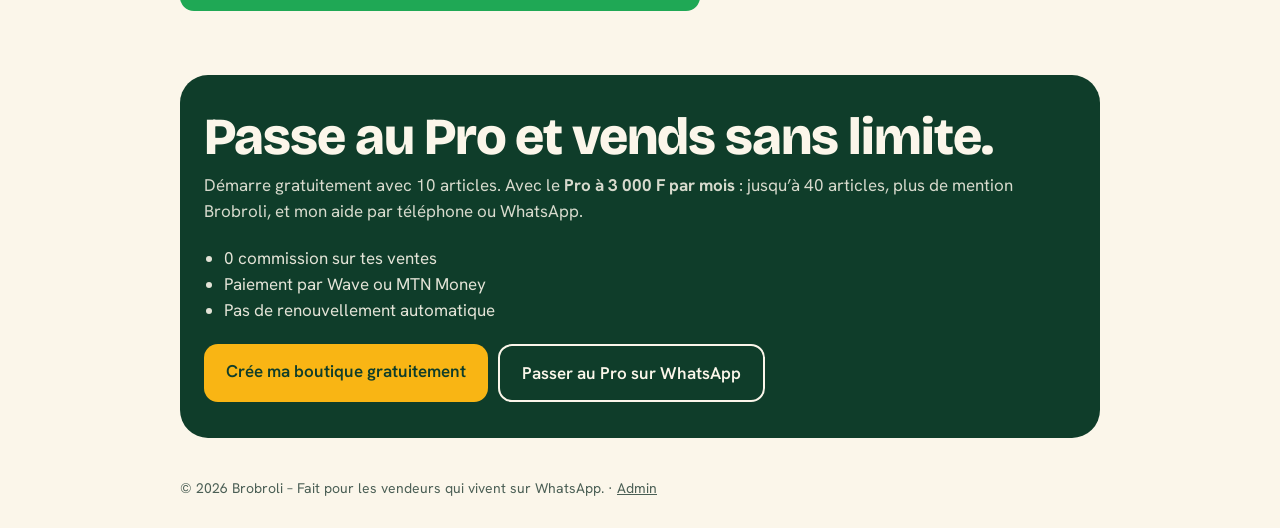
==== commit 910a98ec: "Update index.html" ====
--- a/index.html
+++ b/index.html
@@ -79,7 +79,7 @@
 <h2>Un prix simple</h2>
 <div class="tarif">
 <div class="big">3 000 F <small>par mois</small></div>
-<p>Après 5 jours gratuits pour essayer.</p>
+<p><p>Pour vendre sans limite. Gratuit pour démarrer, avec 10 articles.</p></p>
 <ul>
 <li>0 commission sur tes ventes</li>
 <li>Articles et photos de ta boutique</li>
@@ -90,7 +90,8 @@
 
 <section class="faq">
 <h2>Questions fréquentes</h2>
-<details><summary>Dois-je payer pour essayer ?</summary><p>Non, les 5 premiers jours sont gratuits.</p></details>
+<details><summary>Dois-je payer pour commencer ?</summary><p>Non, tu démarres gratuitement avec 10 articles. Le Pro à 3 000 F par mois est optionnel.</p></details>
+
 <details><summary>Mes clients doivent-ils créer un compte ?</summary><p>Non, ils ouvrent ton lien et commandent.</p></details>
 <details><summary>Comment je reçois l’argent ?</summary><p>Directement de ton client, par Wave, MTN ou en main propre. Brobroli ne touche pas à ton argent.</p></details>
 <details><summary>Puis-je changer mes prix ?</summary><p>Écris-nous sur WhatsApp et nous modifions ta boutique avec toi.</p></details>
